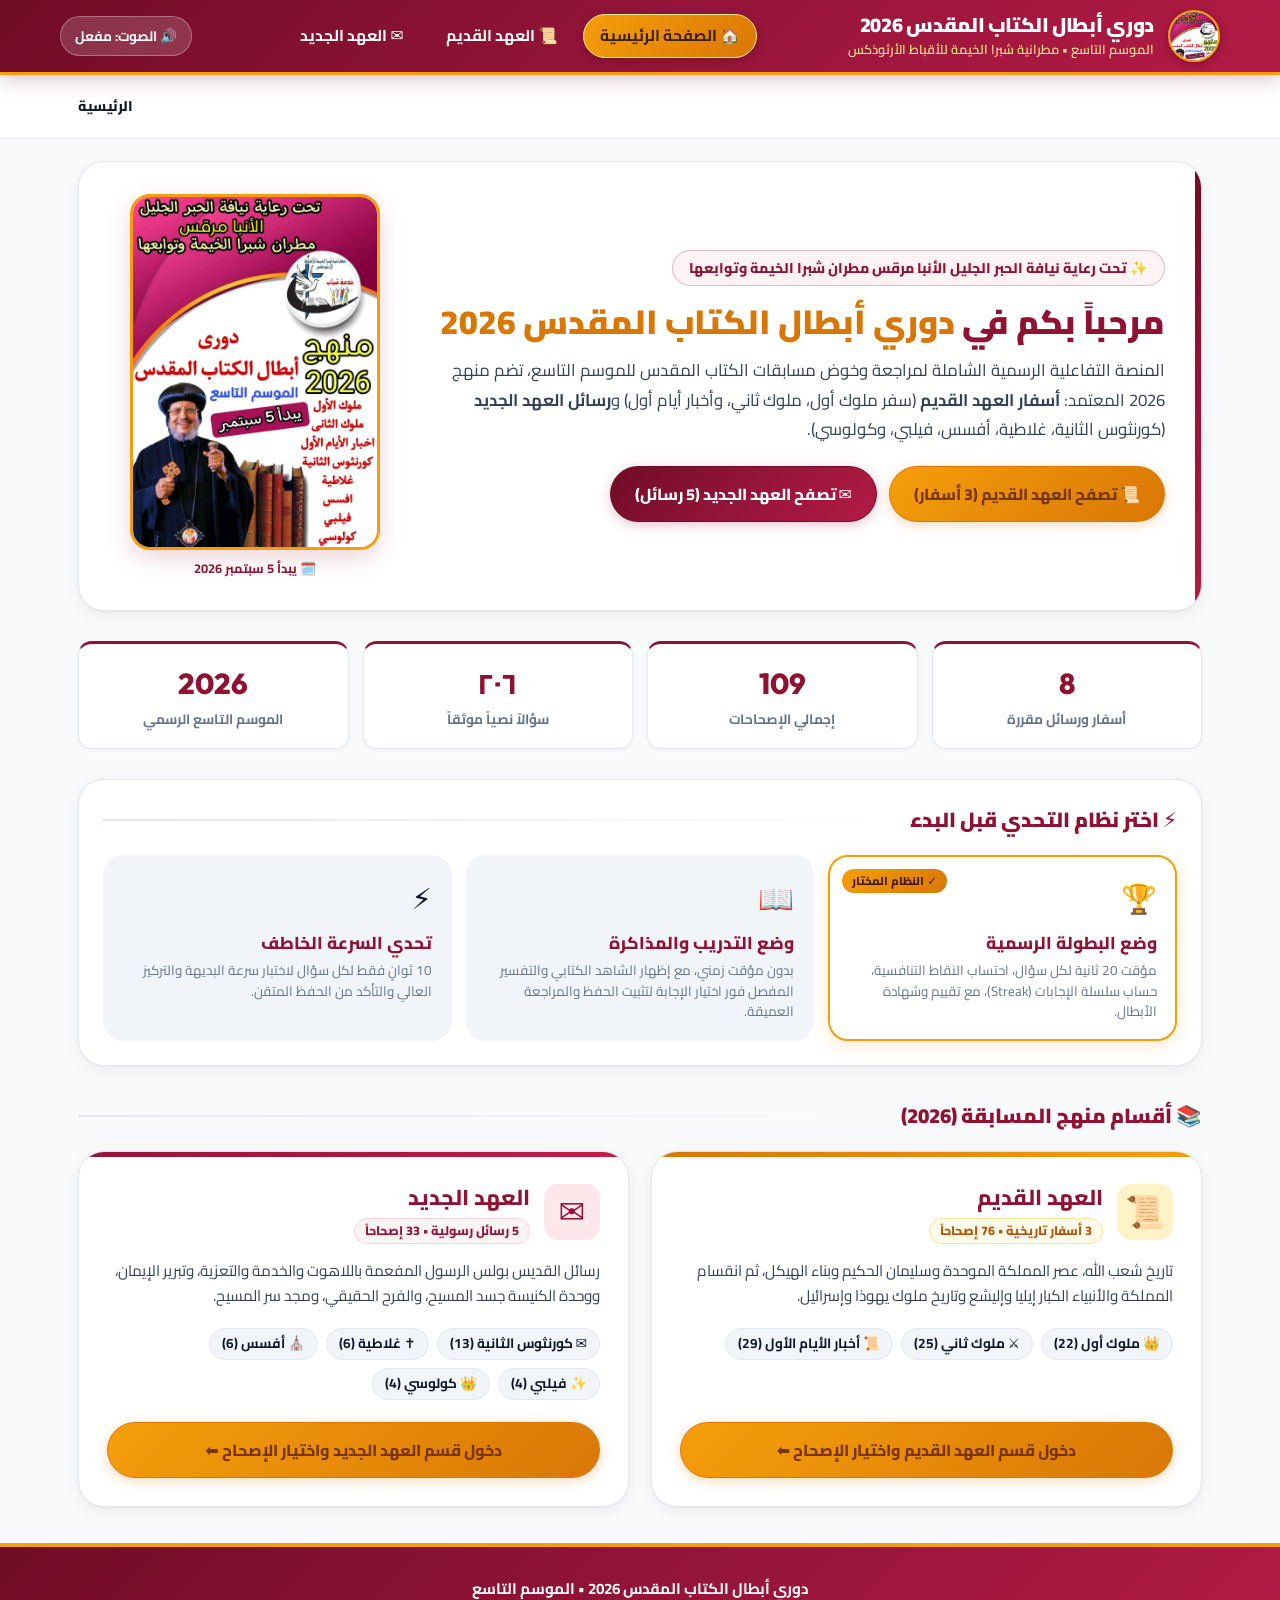
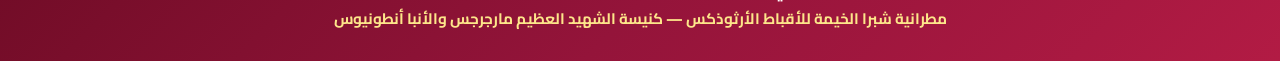
==== index.html @ 941d0e54 "دوري أبطال الكتاب المقدس 2026 - الموسم التاسع" ====
<!DOCTYPE html>
<html lang="ar" dir="rtl">
<head>
  <meta charset="UTF-8">
  <meta name="viewport" content="width=device-width, initial-scale=1.0">
  <meta name="description" content="دوري أبطال الكتاب المقدس 2026 - الموسم التاسع - المنصة التفاعلية لمسابقات واختبارات العهدين القديم والجديد تحت رعاية مطرانية شبرا الخيمة ونيافة الأنبا مرقس">
  <title>دوري أبطال الكتاب المقدس 2026 | الموسم التاسع</title>
  
  <!-- Google Fonts Preconnect & Cairo / Outfit Fonts -->
  <link rel="preconnect" href="https://fonts.googleapis.com">
  <link rel="preconnect" href="https://fonts.gstatic.com" crossorigin>
  <link href="https://fonts.googleapis.com/css2?family=Cairo:wght@400;500;600;700;800;900&family=Outfit:wght@500;600;700;800&display=swap" rel="stylesheet">
  
  <!-- Primary Stylesheet -->
  <link rel="stylesheet" href="style.css">
</head>
<body>

  <!-- Background Confetti Canvas -->
  <canvas id="confetti-canvas"></canvas>

  <!-- Site Header -->
  <header class="site-header">
    <div class="container header-inner">
      
      <!-- Brand Logo and Titles -->
      <div class="brand-group" id="header-brand" title="العودة للصفحة الرئيسية">
        <div class="brand-logo-frame">
          <img src="dawry.jpeg" alt="شعار دوري أبطال الكتاب المقدس 2026" class="brand-logo">
        </div>
        <div class="brand-titles">
          <h1>دوري أبطال الكتاب المقدس 2026</h1>
          <p>الموسم التاسع • مطرانية شبرا الخيمة للأقباط الأرثوذكس</p>
        </div>
      </div>

      <!-- Navigation Menu -->
      <nav class="nav-menu" id="nav-menu" aria-label="التنقل الرئيسي">
        <a class="nav-link active" id="nav-home" data-page="home">
          🏠 الصفحة الرئيسية
        </a>
        <a class="nav-link" id="nav-ot" data-page="ot">
          📜 العهد القديم
        </a>
        <a class="nav-link" id="nav-nt" data-page="nt">
          ✉️ العهد الجديد
        </a>
      </nav>

      <!-- Header Actions -->
      <div class="header-actions">
        <button id="sound-toggle" class="sound-toggle-btn" title="تبديل المؤثرات الصوتية">
          🔊 الصوت: مفعل
        </button>
      </div>

    </div>
  </header>

  <!-- Breadcrumbs & History Back Bar -->
  <div class="history-bar" id="history-bar">
    <div class="container history-bar-inner">
      <button class="btn-back" id="btn-back" title="الرجوع إلى الصفحة السابقة">
        ⬅️ رجوع للصفحة السابقة
      </button>
      <div class="breadcrumbs" id="breadcrumbs">
        <span>🏠 الرئيسية</span>
      </div>
    </div>
  </div>

  <!-- Main Content Container -->
  <main class="container">

    <!-- ====================================================================
         VIEW 1: HOME PAGE
         ==================================================================== -->
    <div id="view-home" class="view-page active">

      <!-- Hero Banner -->
      <section class="hero-section">
        <div class="hero-content">
          <div class="hero-badge">
            ✨ تحت رعاية نيافة الحبر الجليل الأنبا مرقس مطران شبرا الخيمة وتوابعها
          </div>
          <h2 class="hero-title">
            مرحباً بكم في <span>دوري أبطال الكتاب المقدس 2026</span>
          </h2>
          <p class="hero-desc">
            المنصة التفاعلية الرسمية الشاملة لمراجعة وخوض مسابقات الكتاب المقدس للموسم التاسع، تضم منهج 2026 المعتمد: 
            <strong>أسفار العهد القديم</strong> (سفر ملوك أول، ملوك ثاني، وأخبار أيام أول) و<strong>رسائل العهد الجديد</strong> (كورنثوس الثانية، غلاطية، أفسس، فيلبي، وكولوسي).
          </p>
          <div style="display: flex; gap: 12px; flex-wrap: wrap;">
            <button class="btn-gold" id="hero-btn-ot" style="width: auto;" data-page="ot">
              📜 تصفح العهد القديم (3 أسفار)
            </button>
            <button class="btn-red" id="hero-btn-nt" style="width: auto;" data-page="nt">
              ✉️ تصفح العهد الجديد (5 رسائل)
            </button>
          </div>
        </div>

        <!-- Poster Preview Frame -->
        <div class="hero-poster-preview">
          <img src="dawry.jpeg" alt="بوستر دوري أبطال الكتاب المقدس 2026 الرسمي" class="hero-poster-img" id="poster-img-preview" title="انقر لتكبير البوستر">
          <div class="hero-poster-caption">
            🗓️ يبدأ 5 سبتمبر 2026
          </div>
        </div>
      </section>

      <!-- Quick Statistics Strip -->
      <div class="stats-strip">
        <div class="stat-box">
          <span class="stat-num" id="stat-books">8</span>
          <span class="stat-title">أسفار ورسائل مقررة</span>
        </div>
        <div class="stat-box">
          <span class="stat-num" id="stat-chapters">109</span>
          <span class="stat-title">إجمالي الإصحاحات</span>
        </div>
        <div class="stat-box">
          <span class="stat-num" id="stat-questions">1,000+</span>
          <span class="stat-title">سؤالاً نصياً موثقاً</span>
        </div>
        <div class="stat-box">
          <span class="stat-num">2026</span>
          <span class="stat-title">الموسم التاسع الرسمي</span>
        </div>
      </div>

      <!-- Challenge Modes Selection -->
      <section class="modes-section">
        <h3 class="section-headline">⚡ اختر نظام التحدي قبل البدء</h3>
        <div class="modes-grid">
          
          <div class="mode-card active" data-mode="championship" id="mode-championship">
            <div class="mode-icon">🏆</div>
            <div class="mode-name">وضع البطولة الرسمية</div>
            <div class="mode-desc">
              مؤقت 20 ثانية لكل سؤال، احتساب النقاط التنافسية، حساب سلسلة الإجابات (Streak)، مع تقييم وشهادة الأبطال.
            </div>
          </div>

          <div class="mode-card" data-mode="practice" id="mode-practice">
            <div class="mode-icon">📖</div>
            <div class="mode-name">وضع التدريب والمذاكرة</div>
            <div class="mode-desc">
              بدون مؤقت زمني، مع إظهار الشاهد الكتابي والتفسير المفصل فور اختيار الإجابة لتثبيت الحفظ والمراجعة العميقة.
            </div>
          </div>

          <div class="mode-card" data-mode="speed" id="mode-speed">
            <div class="mode-icon">⚡</div>
            <div class="mode-name">تحدي السرعة الخاطف</div>
            <div class="mode-desc">
              10 ثوانٍ فقط لكل سؤال لاختبار سرعة البديهة والتركيز العالي والتأكد من الحفظ المتقن.
            </div>
          </div>

        </div>
      </section>

      <!-- Portals: Old and New Testament Portals -->
      <section class="portals-section">
        <h3 class="section-headline">📚 أقسام منهج المسابقة (2026)</h3>
        <div class="portals-grid">
          
          <!-- Old Testament Portal -->
          <div class="portal-card ot-portal">
            <div>
              <div class="portal-header">
                <div class="portal-icon">📜</div>
                <div class="portal-title">
                  <h3>العهد القديم</h3>
                  <span class="portal-badge">3 أسفار تاريخية • 76 إصحاحاً</span>
                </div>
              </div>
              <p class="portal-desc">
                تاريخ شعب الله، عصر المملكة الموحدة وسليمان الحكيم وبناء الهيكل، ثم انقسام المملكة والأنبياء الكبار إيليا وإليشع وتاريخ ملوك يهوذا وإسرائيل.
              </p>
              <div class="portal-books-list">
                <span class="portal-book-pill">👑 ملوك أول (22)</span>
                <span class="portal-book-pill">⚔️ ملوك ثاني (25)</span>
                <span class="portal-book-pill">📜 أخبار الأيام الأول (29)</span>
              </div>
            </div>
            <button class="btn-gold" data-page="ot">
              دخول قسم العهد القديم واختيار الإصحاح ⬅️
            </button>
          </div>

          <!-- New Testament Portal -->
          <div class="portal-card nt-portal">
            <div>
              <div class="portal-header">
                <div class="portal-icon">✉️</div>
                <div class="portal-title">
                  <h3>العهد الجديد</h3>
                  <span class="portal-badge">5 رسائل رسولية • 33 إصحاحاً</span>
                </div>
              </div>
              <p class="portal-desc">
                رسائل القديس بولس الرسول المفعمة باللاهوت والخدمة والتعزية، وتبرير الإيمان، ووحدة الكنيسة جسد المسيح، والفرح الحقيقي، ومجد سر المسيح.
              </p>
              <div class="portal-books-list">
                <span class="portal-book-pill">✉️ كورنثوس الثانية (13)</span>
                <span class="portal-book-pill">✝️ غلاطية (6)</span>
                <span class="portal-book-pill">⛪ أفسس (6)</span>
                <span class="portal-book-pill">✨ فيلبي (4)</span>
                <span class="portal-book-pill">👑 كولوسي (4)</span>
              </div>
            </div>
            <button class="btn-gold" data-page="nt">
              دخول قسم العهد الجديد واختيار الإصحاح ⬅️
            </button>
          </div>

        </div>
      </section>

    </div>

    <!-- ====================================================================
         VIEW 2: OLD TESTAMENT PAGE
         ==================================================================== -->
    <div id="view-ot" class="view-page" style="display: none;">
      
      <div class="testament-page-header">
        <div class="page-header-info">
          <h2>📜 قسم العهد القديم (3 أسفار تاريخية)</h2>
          <p>اختر السفر والإصحاح الذي ترغب في بدء اختباره مباشرة:</p>
        </div>
        <div>
          <button class="btn-back" data-page="home">
            ⬅️ العودة للرئيسية
          </button>
        </div>
      </div>

      <div class="books-grid" id="ot-books-list">
        <!-- Filled dynamically by app.js -->
      </div>

    </div>

    <!-- ====================================================================
         VIEW 3: NEW TESTAMENT PAGE
         ==================================================================== -->
    <div id="view-nt" class="view-page" style="display: none;">
      
      <div class="testament-page-header">
        <div class="page-header-info">
          <h2>✉️ قسم العهد الجديد (5 رسائل بولس الرسول)</h2>
          <p>اختر الرسالة والإصحاح الذي ترغب في بدء اختباره مباشرة:</p>
        </div>
        <div>
          <button class="btn-back" data-page="home">
            ⬅️ العودة للرئيسية
          </button>
        </div>
      </div>

      <div class="books-grid" id="nt-books-list">
        <!-- Filled dynamically by app.js -->
      </div>

    </div>

    <!-- ====================================================================
         VIEW 4: QUIZ ARENA (ACTIVE QUIZ)
         ==================================================================== -->
    <div id="view-quiz" class="quiz-arena">
      
      <!-- Quiz Header Topbar -->
      <div class="quiz-topbar">
        <div class="quiz-context">
          <span class="quiz-badge" id="quiz-badge">🏆 وضع البطولة</span>
          <span class="quiz-chapter-tag" id="quiz-chapter-tag">كورنثوس الثانية - الإصحاح 1</span>
        </div>
        <div class="quiz-meta">
          <div class="streak-pill" title="سلسلة الإجابات الصحيحة المتتالية">
            🔥 <span id="streak-val">0</span>
          </div>
          <div class="timer-pill" id="timer-pill" title="الوقت المتبقي">
            ⏱️ <span id="timer-val">20</span>ث
          </div>
        </div>
      </div>

      <!-- Live Progress Bar -->
      <div class="progress-container">
        <div class="progress-fill" id="progress-fill"></div>
      </div>

      <!-- Question Counter & Text -->
      <div class="question-count-text" id="question-count">السؤال 1 من 10</div>
      <div class="question-text" id="question-text">
        جاري تحميل نص السؤال...
      </div>

      <!-- 4 Multiple Choice Options -->
      <div class="options-grid" id="options-grid">
        <!-- Dynamically rendered -->
      </div>

      <!-- Biblical Reference / Explanation Box -->
      <div class="explanation-box" id="explanation-box">
        <div class="explanation-header">
          <span>📖</span> الشاهد الكتابي والشرح:
        </div>
        <div class="explanation-text" id="explanation-text"></div>
      </div>

      <!-- Controls -->
      <div class="quiz-controls">
        <button class="btn-secondary" id="btn-quit">
          ✕ إنهاء الاختبار والرجوع
        </button>
        <button class="btn-action" id="btn-next" disabled>
          السؤال التالي ⬅️
        </button>
      </div>

    </div>

    <!-- ====================================================================
         VIEW 5: RESULTS & SCORECARD
         ==================================================================== -->
    <div id="view-results" class="results-card">
      
      <div class="trophy-glow" id="res-trophy">🏆</div>
      <h2 class="results-title" id="res-title">مبارك! لقد أتممت الاختبار</h2>
      <p class="results-subtitle" id="res-subtitle">إليك ملخص أداءك ونتيجتك في هذا الإصحاح</p>

      <!-- Big Score Banner -->
      <div class="score-big-pill">
        <span class="score-num" id="res-score">0</span>
        <span class="score-max" id="res-max"> / 0</span>
      </div>

      <!-- Metrics Grid -->
      <div class="results-grid">
        <div class="result-box correct">
          <div class="result-box-num" id="res-correct">0</div>
          <div class="result-box-lbl">إجابات صحيحة</div>
        </div>
        <div class="result-box wrong">
          <div class="result-box-num" id="res-wrong">0</div>
          <div class="result-box-lbl">إجابات خاطئة</div>
        </div>
        <div class="result-box accuracy">
          <div class="result-box-num" id="res-accuracy">0%</div>
          <div class="result-box-lbl">نسبة الدقة</div>
        </div>
      </div>

      <!-- Actions -->
      <div class="results-actions">
        <button class="btn-action" id="btn-restart">
          🔄 إعادة الاختبار
        </button>
        <button class="btn-secondary" id="btn-choose-other">
          📖 اختيار إصحاح آخر
        </button>
        <button class="btn-secondary" id="btn-res-home">
          🏠 العودة للرئيسية
        </button>
      </div>

      <!-- Detailed Review List -->
      <div class="review-section">
        <h3 class="section-headline">🔍 مراجعة جميع الأسئلة والشواهد الكتابية</h3>
        <div id="review-list">
          <!-- Filled by app.js -->
        </div>
      </div>

    </div>

  </main>

  <!-- Site Footer -->
  <footer class="site-footer">
    <div class="container">
      <p>دوري أبطال الكتاب المقدس 2026 • الموسم التاسع</p>
      <p class="footer-credits">
        مطرانية شبرا الخيمة للأقباط الأرثوذكس — كنيسة الشهيد العظيم مارجرجس والأنبا أنطونيوس
      </p>
    </div>
  </footer>

  <!-- Unified Data & Application Scripts -->
  <script src="data_all.js" charset="UTF-8"></script>
  <script src="app.js" charset="UTF-8"></script>
</body>
</html>
---- style.css ----
/* ==========================================================================
   دوري أبطال الكتاب المقدس 2026 - DAWRY EL ABTAL OFFICIAL STYLESHEET
   الهوية البصرية الرسمية:
   - خلفية بيضاء نقية ومريحة للعين (White Theme)
   - هيدر وفوتر وشرائط بدرجة اللون الأحمر الملكي الخاصة بالبوستر الرسمي
   - أزرار تفاعلية بلون ذهبي أبطال ملكي فخم
   - هيدر تصفح طبيعي متكامل (الرئيسية - العهد القديم - العهد الجديد)
   - دعم كامل للرجوع (History Back) والتجاوب التام مع الموبايل والكمبيوتر
   ========================================================================== */

@import url('https://fonts.googleapis.com/css2?family=Cairo:wght@400;500;600;700;800;900&family=Outfit:wght@500;600;700;800&display=swap');

:root {
  /* Signature Palette - Official Poster Colors */
  --poster-red-dark: #6e0c25;
  --poster-red: #8f1233;
  --poster-red-light: #ad1940;
  --poster-red-vivid: #c41c48;
  --poster-red-gradient: linear-gradient(135deg, #700c26 0%, #94143a 50%, #b21b44 100%);
  --poster-red-glow: rgba(148, 20, 58, 0.22);

  /* Championship Gold Palette */
  --gold-primary: #d97706;
  --gold-vivid: #f59e0b;
  --gold-light: #fbbf24;
  --gold-pale: #fef3c7;
  --gold-gradient: linear-gradient(135deg, #f59e0b 0%, #d97706 100%);
  --gold-gradient-hover: linear-gradient(135deg, #fbbf24 0%, #f59e0b 100%);
  --gold-glow: rgba(245, 158, 11, 0.35);
  --gold-text: #78350f;
  --gold-border: #f59e0b;

  /* Clean White Theme Backgrounds */
  --bg-page: #f8fafc;
  --bg-white: #ffffff;
  --bg-subtle: #f1f5f9;
  --bg-card: #ffffff;
  --bg-card-hover: #fffdfa;

  /* Typography Colors */
  --text-main: #0f172a;
  --text-body: #334155;
  --text-muted: #64748b;
  --text-light: #94a3b8;
  --text-on-red: #ffffff;

  /* Borders & Dividers */
  --border-subtle: #e2e8f0;
  --border-medium: #cbd5e1;
  --border-red: rgba(148, 20, 58, 0.25);
  --border-gold-light: rgba(245, 158, 11, 0.35);

  /* Status Colors */
  --color-success: #15803d;
  --color-success-bg: #dcfce7;
  --color-success-border: #86efac;
  --color-wrong: #b91c1c;
  --color-wrong-bg: #fee2e2;
  --color-wrong-border: #fca5a5;

  /* Typography */
  --font-arabic: 'Cairo', system-ui, -apple-system, sans-serif;
  --font-num: 'Outfit', 'Cairo', sans-serif;

  /* Radius & Shadows */
  --radius-sm: 8px;
  --radius-md: 14px;
  --radius-lg: 20px;
  --radius-xl: 26px;
  --radius-pill: 50px;
  --shadow-sm: 0 2px 6px rgba(0, 0, 0, 0.04);
  --shadow-card: 0 4px 18px rgba(15, 23, 42, 0.06), 0 1px 3px rgba(15, 23, 42, 0.04);
  --shadow-card-hover: 0 10px 28px rgba(148, 20, 58, 0.12), 0 2px 6px rgba(0, 0, 0, 0.04);
  --shadow-gold: 0 4px 16px rgba(217, 119, 6, 0.32);
  --shadow-header: 0 4px 20px rgba(110, 12, 37, 0.25);
  --transition: all 0.24s cubic-bezier(0.4, 0, 0.2, 1);
}

/* Reset & Global Base */
* {
  margin: 0;
  padding: 0;
  box-sizing: border-box;
  -webkit-tap-highlight-color: transparent;
}

html {
  font-family: var(--font-arabic);
  direction: rtl;
  scroll-behavior: smooth;
  background-color: var(--bg-page);
  color: var(--text-main);
  font-size: 16px;
}

body {
  min-height: 100vh;
  background-color: var(--bg-page);
  color: var(--text-main);
  display: flex;
  flex-direction: column;
  overflow-x: hidden;
  line-height: 1.6;
}

/* Container */
.container {
  width: 100%;
  max-width: 1160px;
  margin: 0 auto;
  padding: 0 18px;
}

/* ==========================================================================
   HEADER & NAVIGATION
   ========================================================================== */
.site-header {
  background: var(--poster-red-gradient);
  color: var(--text-on-red);
  position: sticky;
  top: 0;
  z-index: 1000;
  box-shadow: var(--shadow-header);
  border-bottom: 3.5px solid var(--gold-vivid);
}

.header-inner {
  display: flex;
  align-items: center;
  justify-content: space-between;
  padding: 10px 0;
  gap: 16px;
}

/* Brand Group */
.brand-group {
  display: flex;
  align-items: center;
  gap: 14px;
  text-decoration: none;
  color: #fff;
  cursor: pointer;
  transition: var(--transition);
}

.brand-group:hover {
  opacity: 0.95;
  transform: translateY(-1px);
}

.brand-logo-frame {
  width: 52px;
  height: 52px;
  border-radius: 50%;
  border: 2.5px solid var(--gold-vivid);
  overflow: hidden;
  box-shadow: 0 2px 8px rgba(0, 0, 0, 0.3);
  background: #fff;
  display: flex;
  align-items: center;
  justify-content: center;
  flex-shrink: 0;
}

.brand-logo {
  width: 100%;
  height: 100%;
  object-fit: cover;
  object-position: top center;
}

.brand-titles h1 {
  font-size: 1.25rem;
  font-weight: 900;
  line-height: 1.25;
  color: #ffffff;
  letter-spacing: -0.3px;
}

.brand-titles p {
  font-size: 0.8rem;
  font-weight: 600;
  color: #fde68a;
  margin-top: 2px;
}

/* Navigation Menu */
.nav-menu {
  display: flex;
  align-items: center;
  gap: 8px;
}

.nav-link {
  color: #ffffff;
  text-decoration: none;
  font-weight: 700;
  font-size: 0.98rem;
  padding: 8px 16px;
  border-radius: var(--radius-pill);
  transition: var(--transition);
  display: inline-flex;
  align-items: center;
  gap: 6px;
  cursor: pointer;
  border: 1.5px solid transparent;
}

.nav-link:hover {
  background: rgba(255, 255, 255, 0.15);
  color: #fff;
  transform: translateY(-1px);
}

.nav-link.active {
  background: var(--gold-gradient);
  color: #3b1e08;
  border-color: #fef08a;
  box-shadow: 0 2px 10px rgba(0, 0, 0, 0.2);
}

/* Header Utilities */
.header-actions {
  display: flex;
  align-items: center;
  gap: 10px;
}

.sound-toggle-btn {
  background: rgba(255, 255, 255, 0.16);
  border: 1.5px solid rgba(255, 255, 255, 0.3);
  color: #fff;
  font-family: var(--font-arabic);
  font-size: 0.85rem;
  font-weight: 700;
  padding: 6px 14px;
  border-radius: var(--radius-pill);
  cursor: pointer;
  transition: var(--transition);
  display: inline-flex;
  align-items: center;
  gap: 5px;
}

.sound-toggle-btn:hover {
  background: rgba(255, 255, 255, 0.28);
  border-color: #fff;
}

/* Mobile Nav Toggle */
.mobile-nav-toggle {
  display: none;
  background: transparent;
  border: none;
  color: #fff;
  font-size: 1.6rem;
  cursor: pointer;
  padding: 4px;
}

/* ==========================================================================
   NAVIGATION BAR / BREADCRUMB & HISTORY BACK BAR
   ========================================================================== */
.history-bar {
  background: #ffffff;
  border-bottom: 1px solid var(--border-subtle);
  padding: 10px 0;
  box-shadow: 0 2px 8px rgba(0, 0, 0, 0.02);
}

.history-bar-inner {
  display: flex;
  align-items: center;
  justify-content: space-between;
  flex-wrap: wrap;
  gap: 12px;
}

.btn-back {
  background: var(--gold-gradient);
  color: var(--gold-text);
  border: 1px solid #d97706;
  font-family: var(--font-arabic);
  font-size: 0.92rem;
  font-weight: 800;
  padding: 7px 18px;
  border-radius: var(--radius-pill);
  cursor: pointer;
  transition: var(--transition);
  display: inline-flex;
  align-items: center;
  gap: 8px;
  box-shadow: 0 2px 8px rgba(217, 119, 6, 0.25);
}

.btn-back:hover {
  background: var(--gold-gradient-hover);
  transform: translateX(3px);
  box-shadow: var(--shadow-gold);
}

.btn-back:active {
  transform: translateY(1px);
}

.breadcrumbs {
  font-size: 0.88rem;
  font-weight: 600;
  color: var(--text-muted);
  display: flex;
  align-items: center;
  gap: 8px;
}

.breadcrumbs a {
  color: var(--poster-red);
  text-decoration: none;
  cursor: pointer;
  font-weight: 700;
}

.breadcrumbs a:hover {
  text-decoration: underline;
}

.breadcrumbs-current {
  color: var(--text-main);
  font-weight: 800;
}

/* ==========================================================================
   HERO BANNER & HOME INTRO
   ========================================================================== */
.hero-section {
  background: #ffffff;
  border-radius: var(--radius-xl);
  margin: 22px 0 30px;
  padding: 32px 36px;
  border: 1px solid var(--border-subtle);
  box-shadow: var(--shadow-card);
  position: relative;
  overflow: hidden;
  display: grid;
  grid-template-columns: 1fr 280px;
  gap: 30px;
  align-items: center;
}

.hero-section::before {
  content: '';
  position: absolute;
  top: 0;
  right: 0;
  width: 6px;
  height: 100%;
  background: var(--poster-red-gradient);
}

.hero-badge {
  display: inline-flex;
  align-items: center;
  gap: 8px;
  background: #fdf2f4;
  color: var(--poster-red);
  border: 1px solid var(--border-red);
  padding: 6px 16px;
  border-radius: var(--radius-pill);
  font-size: 0.88rem;
  font-weight: 800;
  margin-bottom: 14px;
}

.hero-title {
  font-size: 2.1rem;
  font-weight: 900;
  color: var(--poster-red);
  line-height: 1.3;
  margin-bottom: 12px;
}

.hero-title span {
  color: #d97706;
  position: relative;
}

.hero-desc {
  font-size: 1.05rem;
  color: var(--text-body);
  line-height: 1.75;
  margin-bottom: 22px;
}

.hero-poster-preview {
  display: flex;
  flex-direction: column;
  align-items: center;
  justify-content: center;
  text-align: center;
}

.hero-poster-img {
  width: 100%;
  max-width: 250px;
  border-radius: var(--radius-lg);
  box-shadow: 0 8px 24px rgba(148, 20, 58, 0.18);
  border: 3px solid var(--gold-vivid);
  cursor: pointer;
  transition: var(--transition);
}

.hero-poster-img:hover {
  transform: scale(1.02);
  box-shadow: 0 12px 30px rgba(148, 20, 58, 0.28);
}

.hero-poster-caption {
  font-size: 0.8rem;
  font-weight: 700;
  color: var(--poster-red);
  margin-top: 8px;
}

/* Stats Bar */
.stats-strip {
  display: grid;
  grid-template-columns: repeat(4, 1fr);
  gap: 14px;
  margin-bottom: 30px;
}

.stat-box {
  background: #ffffff;
  border: 1px solid var(--border-subtle);
  border-radius: var(--radius-md);
  padding: 16px 14px;
  text-align: center;
  box-shadow: var(--shadow-sm);
  transition: var(--transition);
  border-top: 3px solid var(--poster-red);
}

.stat-box:hover {
  transform: translateY(-3px);
  box-shadow: var(--shadow-card-hover);
  border-top-color: var(--gold-vivid);
}

.stat-num {
  font-family: var(--font-num);
  font-size: 1.8rem;
  font-weight: 800;
  color: var(--poster-red);
  display: block;
}

.stat-title {
  font-size: 0.85rem;
  font-weight: 700;
  color: var(--text-muted);
}

/* ==========================================================================
   MAJOR TESTAMENT PORTAL CARDS (HOME PAGE)
   ========================================================================== */
.portals-grid {
  display: grid;
  grid-template-columns: repeat(2, 1fr);
  gap: 22px;
  margin-bottom: 36px;
}

.portal-card {
  background: #ffffff;
  border: 1.5px solid var(--border-subtle);
  border-radius: var(--radius-xl);
  padding: 28px;
  box-shadow: var(--shadow-card);
  transition: var(--transition);
  display: flex;
  flex-direction: column;
  justify-content: space-between;
  position: relative;
  overflow: hidden;
}

.portal-card::before {
  content: '';
  position: absolute;
  top: 0;
  left: 0;
  right: 0;
  height: 5px;
}

.portal-card.ot-portal::before {
  background: linear-gradient(90deg, #d97706, #f59e0b);
}

.portal-card.nt-portal::before {
  background: linear-gradient(90deg, #94143a, #c41c48);
}

.portal-card:hover {
  transform: translateY(-4px);
  box-shadow: var(--shadow-card-hover);
  border-color: var(--gold-vivid);
}

.portal-header {
  display: flex;
  align-items: center;
  gap: 14px;
  margin-bottom: 14px;
}

.portal-icon {
  width: 56px;
  height: 56px;
  border-radius: var(--radius-md);
  display: flex;
  align-items: center;
  justify-content: center;
  font-size: 2rem;
  flex-shrink: 0;
}

.ot-portal .portal-icon {
  background: #fef3c7;
  color: #b45309;
}

.nt-portal .portal-icon {
  background: #fce7eb;
  color: #94143a;
}

.portal-title h3 {
  font-size: 1.35rem;
  font-weight: 800;
  color: var(--poster-red);
}

.portal-badge {
  display: inline-block;
  font-size: 0.78rem;
  font-weight: 800;
  padding: 2px 10px;
  border-radius: var(--radius-pill);
  margin-top: 4px;
}

.ot-portal .portal-badge {
  background: #fffbeb;
  color: #b45309;
  border: 1px solid #fde68a;
}

.nt-portal .portal-badge {
  background: #fdf2f4;
  color: #94143a;
  border: 1px solid #fbcfe8;
}

.portal-desc {
  font-size: 0.95rem;
  color: var(--text-body);
  line-height: 1.65;
  margin-bottom: 20px;
}

.portal-books-list {
  display: flex;
  flex-wrap: wrap;
  gap: 8px;
  margin-bottom: 22px;
}

.portal-book-pill {
  background: var(--bg-subtle);
  border: 1px solid var(--border-subtle);
  padding: 4px 12px;
  border-radius: var(--radius-pill);
  font-size: 0.85rem;
  font-weight: 700;
  color: var(--text-main);
}

/* ==========================================================================
   BUTTONS (GOLD THEME & VARIANTS)
   ========================================================================== */
.btn-gold {
  background: var(--gold-gradient);
  color: var(--gold-text);
  border: 1.5px solid #d97706;
  font-family: var(--font-arabic);
  font-size: 1rem;
  font-weight: 800;
  padding: 12px 24px;
  border-radius: var(--radius-pill);
  cursor: pointer;
  transition: var(--transition);
  display: inline-flex;
  align-items: center;
  justify-content: center;
  gap: 10px;
  text-decoration: none;
  box-shadow: 0 3px 12px rgba(217, 119, 6, 0.28);
  width: 100%;
  text-align: center;
}

.btn-gold:hover {
  background: var(--gold-gradient-hover);
  box-shadow: var(--shadow-gold);
  transform: translateY(-2px);
  color: #451a03;
}

.btn-gold:active {
  transform: translateY(1px);
}

.btn-red {
  background: var(--poster-red-gradient);
  color: #ffffff;
  border: 1px solid #6e0c25;
  font-family: var(--font-arabic);
  font-size: 1rem;
  font-weight: 800;
  padding: 12px 24px;
  border-radius: var(--radius-pill);
  cursor: pointer;
  transition: var(--transition);
  display: inline-flex;
  align-items: center;
  justify-content: center;
  gap: 10px;
  text-decoration: none;
  box-shadow: 0 3px 12px rgba(148, 20, 58, 0.25);
}

.btn-red:hover {
  opacity: 0.95;
  transform: translateY(-2px);
  box-shadow: 0 6px 20px rgba(148, 20, 58, 0.35);
}

.btn-outline {
  background: #ffffff;
  color: var(--text-main);
  border: 1.5px solid var(--border-medium);
  font-family: var(--font-arabic);
  font-size: 0.95rem;
  font-weight: 700;
  padding: 10px 20px;
  border-radius: var(--radius-pill);
  cursor: pointer;
  transition: var(--transition);
  display: inline-flex;
  align-items: center;
  justify-content: center;
  gap: 8px;
}

.btn-outline:hover {
  border-color: var(--poster-red);
  color: var(--poster-red);
  background: #fdf2f4;
}

/* ==========================================================================
   MODE SELECTOR (CHAMPIONSHIP / PRACTICE / SPEED)
   ========================================================================== */
.modes-section {
  background: #ffffff;
  border: 1px solid var(--border-subtle);
  border-radius: var(--radius-xl);
  padding: 24px;
  margin-bottom: 34px;
  box-shadow: var(--shadow-card);
}

.section-headline {
  font-size: 1.28rem;
  font-weight: 900;
  color: var(--poster-red);
  margin-bottom: 18px;
  display: flex;
  align-items: center;
  gap: 10px;
}

.section-headline::after {
  content: '';
  flex: 1;
  height: 2px;
  background: linear-gradient(to left, transparent, var(--border-subtle));
}

.modes-grid {
  display: grid;
  grid-template-columns: repeat(3, 1fr);
  gap: 14px;
}

.mode-card {
  background: var(--bg-subtle);
  border: 2px solid transparent;
  border-radius: var(--radius-lg);
  padding: 18px;
  cursor: pointer;
  transition: var(--transition);
  position: relative;
  text-align: right;
}

.mode-card:hover {
  background: #ffffff;
  border-color: var(--gold-vivid);
  transform: translateY(-2px);
  box-shadow: var(--shadow-sm);
}

.mode-card.active {
  background: #ffffff;
  border-color: var(--gold-vivid);
  box-shadow: 0 4px 18px rgba(245, 158, 11, 0.22);
}

.mode-card.active::before {
  content: '✓ النظام المختار';
  position: absolute;
  top: 12px;
  left: 12px;
  background: var(--gold-gradient);
  color: #451a03;
  font-size: 0.72rem;
  font-weight: 800;
  padding: 3px 10px;
  border-radius: var(--radius-pill);
}

.mode-icon {
  font-size: 1.8rem;
  margin-bottom: 8px;
}

.mode-name {
  font-size: 1.08rem;
  font-weight: 800;
  color: var(--poster-red);
  margin-bottom: 4px;
}

.mode-desc {
  font-size: 0.84rem;
  color: var(--text-muted);
  line-height: 1.5;
}

/* ==========================================================================
   DEDICATED TESTAMENT PAGES & BOOKS GRID
   ========================================================================== */
.testament-page-header {
  background: #ffffff;
  border: 1px solid var(--border-subtle);
  border-radius: var(--radius-xl);
  padding: 28px;
  margin: 22px 0 28px;
  box-shadow: var(--shadow-card);
  display: flex;
  align-items: center;
  justify-content: space-between;
  flex-wrap: wrap;
  gap: 18px;
}

.page-header-info h2 {
  font-size: 1.7rem;
  font-weight: 900;
  color: var(--poster-red);
  display: flex;
  align-items: center;
  gap: 10px;
}

.page-header-info p {
  color: var(--text-muted);
  font-size: 0.96rem;
  margin-top: 4px;
}

.books-grid {
  display: grid;
  grid-template-columns: repeat(auto-fill, minmax(340px, 1fr));
  gap: 24px;
  margin-bottom: 40px;
}

.book-card {
  background: #ffffff;
  border: 1.5px solid var(--border-subtle);
  border-radius: var(--radius-xl);
  padding: 24px;
  box-shadow: var(--shadow-card);
  transition: var(--transition);
  display: flex;
  flex-direction: column;
}

.book-card:hover {
  transform: translateY(-3px);
  box-shadow: var(--shadow-card-hover);
  border-color: var(--poster-red-light);
}

.book-header {
  display: flex;
  align-items: flex-start;
  gap: 14px;
  margin-bottom: 14px;
  padding-bottom: 12px;
  border-bottom: 1px solid var(--border-subtle);
}

.book-icon {
  font-size: 2.2rem;
  width: 52px;
  height: 52px;
  background: #fdf2f4;
  border-radius: var(--radius-md);
  display: flex;
  align-items: center;
  justify-content: center;
  flex-shrink: 0;
  border: 1px solid var(--border-red);
}

.book-title-info h3 {
  font-size: 1.25rem;
  font-weight: 900;
  color: var(--poster-red);
}

.book-badge {
  display: inline-block;
  font-size: 0.78rem;
  font-weight: 700;
  padding: 3px 10px;
  border-radius: var(--radius-pill);
  margin-top: 4px;
}

.book-badge.ot {
  background: #fffbeb;
  color: #b45309;
  border: 1px solid #fde68a;
}

.book-badge.nt {
  background: #fdf2f4;
  color: #94143a;
  border: 1px solid #fbcfe8;
}

.book-desc {
  font-size: 0.9rem;
  color: var(--text-body);
  line-height: 1.6;
  margin-bottom: 18px;
  flex-grow: 1;
}

.chapters-selector-wrap {
  margin-top: auto;
}

.chapters-title {
  font-size: 0.84rem;
  font-weight: 800;
  color: var(--text-muted);
  margin-bottom: 10px;
  display: flex;
  align-items: center;
  justify-content: space-between;
}

.chapters-chips {
  display: flex;
  flex-wrap: wrap;
  gap: 6px;
  max-height: 170px;
  overflow-y: auto;
  padding: 4px;
  border-radius: var(--radius-sm);
  background: var(--bg-subtle);
}

.chapter-btn {
  background: #ffffff;
  border: 1.5px solid var(--border-medium);
  color: var(--text-main);
  font-family: var(--font-num);
  font-weight: 800;
  font-size: 0.95rem;
  width: 38px;
  height: 38px;
  border-radius: var(--radius-sm);
  cursor: pointer;
  transition: var(--transition);
  display: flex;
  align-items: center;
  justify-content: center;
  box-shadow: 0 1px 3px rgba(0, 0, 0, 0.04);
}

.chapter-btn:hover {
  background: var(--gold-gradient);
  color: #3b1e08;
  border-color: var(--gold-border);
  transform: scale(1.1);
  box-shadow: 0 3px 10px rgba(245, 158, 11, 0.35);
  z-index: 2;
}

.chapter-btn:active {
  transform: scale(0.95);
}

/* ==========================================================================
   QUIZ ARENA (INTERACTIVE QUIZ INTERFACE)
   ========================================================================== */
.quiz-arena {
  display: none;
  background: #ffffff;
  border: 1.5px solid var(--border-subtle);
  border-radius: var(--radius-xl);
  padding: 32px 36px;
  margin: 22px 0 36px;
  box-shadow: var(--shadow-card);
  position: relative;
}

.quiz-topbar {
  display: flex;
  align-items: center;
  justify-content: space-between;
  flex-wrap: wrap;
  gap: 14px;
  margin-bottom: 20px;
  padding-bottom: 16px;
  border-bottom: 1px solid var(--border-subtle);
}

.quiz-context {
  display: flex;
  align-items: center;
  gap: 12px;
  flex-wrap: wrap;
}

.quiz-badge {
  background: #fdf2f4;
  color: var(--poster-red);
  border: 1px solid var(--border-red);
  padding: 4px 14px;
  border-radius: var(--radius-pill);
  font-size: 0.85rem;
  font-weight: 800;
}

.quiz-chapter-tag {
  font-size: 1.15rem;
  font-weight: 900;
  color: var(--text-main);
}

.quiz-meta {
  display: flex;
  align-items: center;
  gap: 12px;
}

.streak-pill {
  background: #fffbeb;
  border: 1.5px solid #fde68a;
  color: #b45309;
  font-family: var(--font-num);
  font-weight: 800;
  font-size: 0.95rem;
  padding: 5px 14px;
  border-radius: var(--radius-pill);
  display: flex;
  align-items: center;
  gap: 6px;
}

.timer-pill {
  background: #fdf2f4;
  border: 1.5px solid #fbcfe8;
  color: var(--poster-red);
  font-family: var(--font-num);
  font-weight: 800;
  font-size: 1.1rem;
  padding: 5px 16px;
  border-radius: var(--radius-pill);
  min-width: 80px;
  text-align: center;
}

.timer-pill.urgent {
  background: #fee2e2;
  border-color: #ef4444;
  color: #b91c1c;
  animation: pulseTimer 1s infinite;
}

@keyframes pulseTimer {
  0%, 100% { transform: scale(1); }
  50% { transform: scale(1.06); }
}

/* Progress Bar */
.progress-container {
  width: 100%;
  height: 8px;
  background: var(--bg-subtle);
  border-radius: 10px;
  overflow: hidden;
  margin-bottom: 24px;
}

.progress-fill {
  height: 100%;
  width: 0%;
  background: var(--poster-red-gradient);
  border-radius: 10px;
  transition: width 0.35s ease;
}

/* Question Area */
.question-count-text {
  font-size: 0.92rem;
  font-weight: 800;
  color: var(--gold-primary);
  margin-bottom: 8px;
}

.question-text {
  font-size: 1.35rem;
  font-weight: 800;
  color: var(--text-main);
  line-height: 1.6;
  margin-bottom: 26px;
  min-height: 60px;
}

/* Options Grid */
.options-grid {
  display: grid;
  grid-template-columns: repeat(2, 1fr);
  gap: 14px;
  margin-bottom: 24px;
}

.option-btn {
  background: #ffffff;
  border: 2px solid var(--border-medium);
  border-radius: var(--radius-lg);
  padding: 16px 20px;
  text-align: right;
  font-family: var(--font-arabic);
  font-size: 1.05rem;
  font-weight: 700;
  color: var(--text-main);
  cursor: pointer;
  transition: var(--transition);
  display: flex;
  align-items: center;
  gap: 14px;
  box-shadow: var(--shadow-sm);
  position: relative;
}

.option-letter {
  width: 34px;
  height: 34px;
  border-radius: 50%;
  background: var(--bg-subtle);
  color: var(--poster-red);
  display: flex;
  align-items: center;
  justify-content: center;
  font-weight: 800;
  font-size: 0.95rem;
  flex-shrink: 0;
  border: 1px solid var(--border-subtle);
  transition: var(--transition);
}

.option-btn:hover:not(:disabled) {
  background: #fffdf7;
  border-color: var(--gold-vivid);
  transform: translateY(-2px);
  box-shadow: 0 4px 14px rgba(245, 158, 11, 0.2);
}

.option-btn:hover:not(:disabled) .option-letter {
  background: var(--gold-vivid);
  color: #451a03;
}

/* Option States */
.option-btn.correct {
  background: var(--color-success-bg) !important;
  border-color: var(--color-success) !important;
  color: var(--color-success) !important;
  box-shadow: 0 4px 16px rgba(21, 128, 61, 0.2) !important;
}

.option-btn.correct .option-letter {
  background: var(--color-success);
  color: #fff;
  border-color: var(--color-success);
}

.option-btn.wrong {
  background: var(--color-wrong-bg) !important;
  border-color: var(--color-wrong) !important;
  color: var(--color-wrong) !important;
  box-shadow: 0 4px 16px rgba(185, 28, 28, 0.2) !important;
}

.option-btn.wrong .option-letter {
  background: var(--color-wrong);
  color: #fff;
  border-color: var(--color-wrong);
}

.option-btn:disabled {
  cursor: default;
}

/* Explanation Box */
.explanation-box {
  display: none;
  background: #fdf2f4;
  border: 1.5px solid var(--border-red);
  border-radius: var(--radius-md);
  padding: 16px 20px;
  margin-bottom: 24px;
  animation: fadeIn 0.3s ease;
}

.explanation-header {
  font-size: 0.95rem;
  font-weight: 800;
  color: var(--poster-red);
  margin-bottom: 6px;
  display: flex;
  align-items: center;
  gap: 8px;
}

.explanation-text {
  font-size: 0.98rem;
  color: var(--text-body);
  line-height: 1.6;
}

/* Quiz Controls */
.quiz-controls {
  display: flex;
  align-items: center;
  justify-content: space-between;
  gap: 16px;
  border-top: 1px solid var(--border-subtle);
  padding-top: 20px;
}

.btn-action {
  background: var(--gold-gradient);
  color: var(--gold-text);
  border: 1.5px solid #d97706;
  font-family: var(--font-arabic);
  font-size: 1.05rem;
  font-weight: 800;
  padding: 12px 32px;
  border-radius: var(--radius-pill);
  cursor: pointer;
  transition: var(--transition);
  box-shadow: 0 3px 12px rgba(217, 119, 6, 0.3);
  display: inline-flex;
  align-items: center;
  gap: 8px;
}

.btn-action:hover:not(:disabled) {
  background: var(--gold-gradient-hover);
  transform: translateY(-2px);
  box-shadow: var(--shadow-gold);
}

.btn-action:disabled {
  opacity: 0.45;
  cursor: not-allowed;
  transform: none;
}

.btn-secondary {
  background: #ffffff;
  color: var(--text-muted);
  border: 1.5px solid var(--border-medium);
  font-family: var(--font-arabic);
  font-size: 0.95rem;
  font-weight: 700;
  padding: 11px 22px;
  border-radius: var(--radius-pill);
  cursor: pointer;
  transition: var(--transition);
}

.btn-secondary:hover {
  background: #fdf2f4;
  border-color: var(--poster-red);
  color: var(--poster-red);
}

/* ==========================================================================
   RESULTS CARD (CELEBRATION & REVIEW)
   ========================================================================== */
.results-card {
  display: none;
  background: #ffffff;
  border: 1.5px solid var(--border-subtle);
  border-radius: var(--radius-xl);
  padding: 40px;
  margin: 22px 0 40px;
  box-shadow: var(--shadow-card);
  text-align: center;
}

.trophy-glow {
  font-size: 4.5rem;
  margin-bottom: 12px;
  display: inline-block;
  animation: bounceTrophy 1.5s infinite alternate ease-in-out;
}

@keyframes bounceTrophy {
  from { transform: translateY(0) scale(1); }
  to { transform: translateY(-8px) scale(1.06); }
}

.results-title {
  font-size: 2rem;
  font-weight: 900;
  color: var(--poster-red);
  margin-bottom: 6px;
}

.results-subtitle {
  font-size: 1.05rem;
  color: var(--text-muted);
  margin-bottom: 26px;
}

.score-big-pill {
  display: inline-flex;
  align-items: baseline;
  background: #fffbeb;
  border: 2px solid var(--gold-vivid);
  padding: 10px 32px;
  border-radius: var(--radius-pill);
  margin-bottom: 28px;
  box-shadow: 0 4px 16px rgba(245, 158, 11, 0.25);
}

.score-num {
  font-family: var(--font-num);
  font-size: 2.8rem;
  font-weight: 900;
  color: #b45309;
}

.score-max {
  font-family: var(--font-num);
  font-size: 1.4rem;
  font-weight: 700;
  color: var(--text-muted);
  margin-right: 6px;
}

.results-grid {
  display: grid;
  grid-template-columns: repeat(3, 1fr);
  gap: 16px;
  margin-bottom: 32px;
}

.result-box {
  background: var(--bg-subtle);
  border: 1px solid var(--border-subtle);
  border-radius: var(--radius-lg);
  padding: 18px 14px;
}

.result-box.correct {
  background: #f0fdf4;
  border-color: #bbf7d0;
}

.result-box.wrong {
  background: #fef2f2;
  border-color: #fecaca;
}

.result-box.accuracy {
  background: #fffbeb;
  border-color: #fde68a;
}

.result-box-num {
  font-family: var(--font-num);
  font-size: 2rem;
  font-weight: 900;
  margin-bottom: 4px;
}

.result-box.correct .result-box-num { color: #15803d; }
.result-box.wrong .result-box-num { color: #b91c1c; }
.result-box.accuracy .result-box-num { color: #b45309; }

.result-box-lbl {
  font-size: 0.88rem;
  font-weight: 700;
  color: var(--text-muted);
}

.results-actions {
  display: flex;
  align-items: center;
  justify-content: center;
  gap: 14px;
  flex-wrap: wrap;
  margin-bottom: 36px;
}

/* Review List */
.review-section {
  text-align: right;
  border-top: 1px solid var(--border-subtle);
  padding-top: 30px;
}

.review-item {
  background: #ffffff;
  border: 1px solid var(--border-subtle);
  border-radius: var(--radius-md);
  padding: 18px;
  margin-bottom: 12px;
  box-shadow: var(--shadow-sm);
}

.review-item.is-correct {
  border-right: 5px solid var(--color-success);
}

.review-item.is-wrong {
  border-right: 5px solid var(--color-wrong);
}

.review-q-header {
  display: flex;
  align-items: center;
  justify-content: space-between;
  margin-bottom: 8px;
}

.review-q-num {
  font-weight: 800;
  font-size: 0.95rem;
  color: var(--poster-red);
}

.review-q-title {
  font-size: 1.05rem;
  font-weight: 800;
  color: var(--text-main);
  margin-bottom: 10px;
}

.review-ans-grid {
  font-size: 0.92rem;
  line-height: 1.6;
}

.review-your-ans {
  margin-bottom: 4px;
}

.review-right-ans {
  color: var(--color-success);
  font-weight: 700;
}

.review-ref {
  background: #fdf2f4;
  color: var(--poster-red);
  padding: 4px 10px;
  border-radius: var(--radius-sm);
  display: inline-block;
  font-size: 0.82rem;
  font-weight: 700;
  margin-top: 6px;
}

/* ==========================================================================
   FOOTER
   ========================================================================== */
.site-footer {
  background: var(--poster-red-gradient);
  color: #ffffff;
  padding: 30px 0;
  margin-top: auto;
  border-top: 4px solid var(--gold-vivid);
  text-align: center;
}

.site-footer p {
  font-size: 0.95rem;
  font-weight: 700;
}

.footer-credits {
  font-size: 0.82rem;
  color: #fde68a;
  margin-top: 6px;
}

/* ==========================================================================
   CONFETTI CANVAS
   ========================================================================== */
#confetti-canvas {
  position: fixed;
  top: 0;
  left: 0;
  width: 100vw;
  height: 100vh;
  pointer-events: none;
  z-index: 9999;
}

/* ==========================================================================
   RESPONSIVE DESIGN (MOBILE & TABLET OPTIMIZATION)
   ========================================================================== */
@media (max-width: 992px) {
  .hero-section {
    grid-template-columns: 1fr;
    text-align: center;
    padding: 26px 20px;
  }

  .hero-poster-preview {
    margin-top: 10px;
  }

  .hero-poster-img {
    max-width: 200px;
  }

  .portals-grid {
    grid-template-columns: 1fr;
  }

  .stats-strip {
    grid-template-columns: repeat(2, 1fr);
  }

  .modes-grid {
    grid-template-columns: 1fr;
  }
}

@media (max-width: 768px) {
  html {
    font-size: 15px;
  }

  .header-inner {
    flex-wrap: wrap;
  }

  .brand-titles h1 {
    font-size: 1.1rem;
  }

  .brand-titles p {
    font-size: 0.72rem;
  }

  .nav-menu {
    order: 3;
    width: 100%;
    justify-content: center;
    border-top: 1px solid rgba(255, 255, 255, 0.2);
    padding-top: 10px;
    margin-top: 6px;
  }

  .nav-link {
    padding: 6px 12px;
    font-size: 0.9rem;
  }

  .options-grid {
    grid-template-columns: 1fr;
  }

  .results-grid {
    grid-template-columns: 1fr;
  }

  .books-grid {
    grid-template-columns: 1fr;
  }

  .quiz-arena {
    padding: 20px 16px;
  }

  .results-card {
    padding: 24px 16px;
  }

  .btn-action {
    width: 100%;
  }

  .quiz-controls {
    flex-direction: column-reverse;
  }

  .quiz-controls button {
    width: 100%;
  }
}

/* Animations */
@keyframes fadeIn {
  from { opacity: 0; transform: translateY(6px); }
  to { opacity: 1; transform: translateY(0); }
}
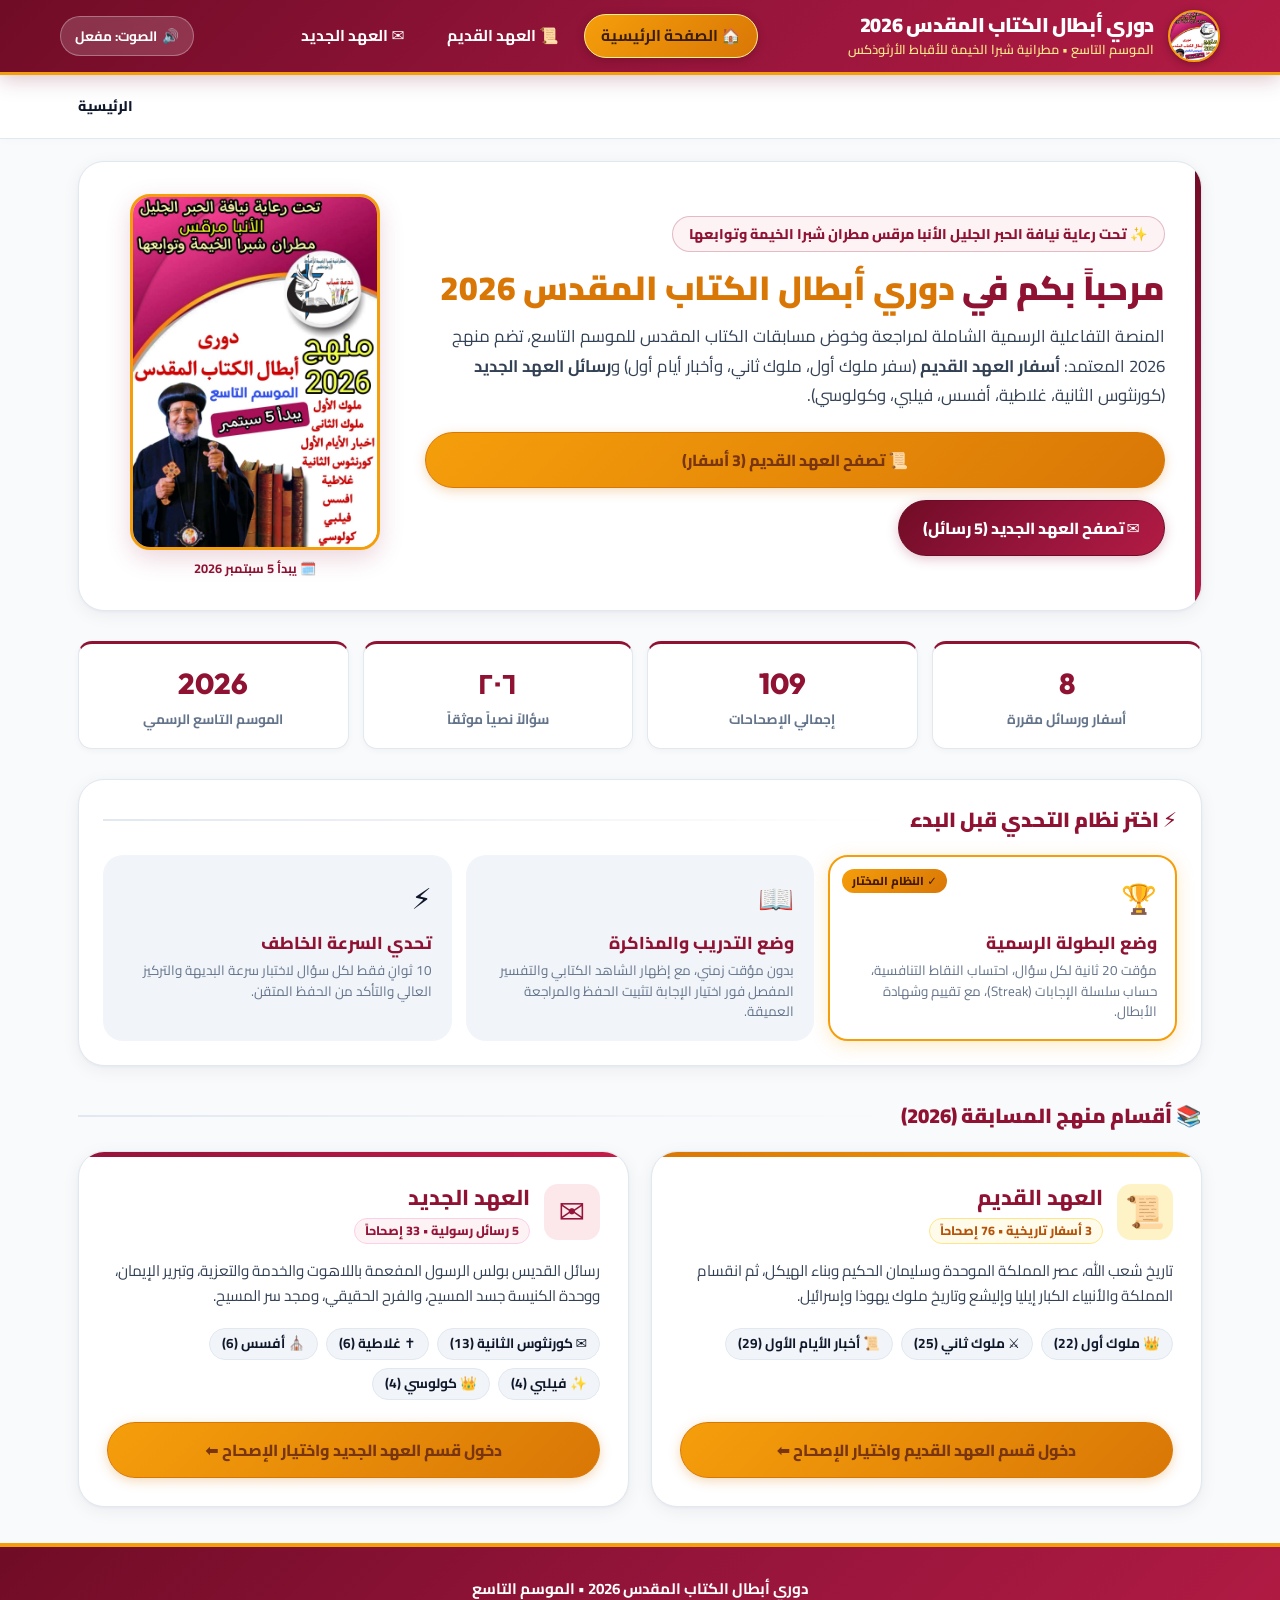
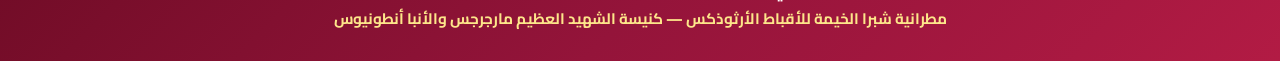
==== commit d5b8cc43: "تحديث واجهة المستخدم وتجربة الموبايل وإصلاح التنقل وقاعدة البيانات" ====
--- a/index.html
+++ b/index.html
@@ -50,7 +50,8 @@
       <!-- Header Actions -->
       <div class="header-actions">
         <button id="sound-toggle" class="sound-toggle-btn" title="تبديل المؤثرات الصوتية">
-          🔊 الصوت: مفعل
+          <span class="sound-icon">🔊</span>
+          <span class="sound-text">الصوت: مفعل</span>
         </button>
       </div>
 
@@ -90,11 +91,11 @@
             المنصة التفاعلية الرسمية الشاملة لمراجعة وخوض مسابقات الكتاب المقدس للموسم التاسع، تضم منهج 2026 المعتمد: 
             <strong>أسفار العهد القديم</strong> (سفر ملوك أول، ملوك ثاني، وأخبار أيام أول) و<strong>رسائل العهد الجديد</strong> (كورنثوس الثانية، غلاطية، أفسس، فيلبي، وكولوسي).
           </p>
-          <div style="display: flex; gap: 12px; flex-wrap: wrap;">
-            <button class="btn-gold" id="hero-btn-ot" style="width: auto;" data-page="ot">
+          <div class="hero-actions">
+            <button class="btn-gold hero-btn" id="hero-btn-ot" data-page="ot">
               📜 تصفح العهد القديم (3 أسفار)
             </button>
-            <button class="btn-red" id="hero-btn-nt" style="width: auto;" data-page="nt">
+            <button class="btn-red hero-btn" id="hero-btn-nt" data-page="nt">
               ✉️ تصفح العهد الجديد (5 رسائل)
             </button>
           </div>
@@ -390,6 +391,22 @@
     </div>
   </footer>
 
+  <!-- Mobile Bottom App Navigation Bar -->
+  <nav class="mobile-bottom-bar" id="mobile-bottom-bar" aria-label="شريط التنقل السفلي للموبايل">
+    <button class="bottom-nav-item active" data-page="home" id="bnav-home">
+      <span class="bnav-icon">🏠</span>
+      <span class="bnav-label">الرئيسية</span>
+    </button>
+    <button class="bottom-nav-item" data-page="ot" id="bnav-ot">
+      <span class="bnav-icon">📜</span>
+      <span class="bnav-label">العهد القديم</span>
+    </button>
+    <button class="bottom-nav-item" data-page="nt" id="bnav-nt">
+      <span class="bnav-icon">✉️</span>
+      <span class="bnav-label">العهد الجديد</span>
+    </button>
+  </nav>
+
   <!-- Unified Data & Application Scripts -->
   <script src="data_all.js" charset="UTF-8"></script>
   <script src="app.js" charset="UTF-8"></script>
--- a/style.css
+++ b/style.css
@@ -390,6 +390,17 @@
   margin-bottom: 22px;
 }
 
+.hero-actions {
+  display: flex;
+  gap: 12px;
+  flex-wrap: wrap;
+}
+
+.hero-btn {
+  width: auto;
+  min-width: 200px;
+}
+
 .hero-poster-preview {
   display: flex;
   flex-direction: column;
@@ -886,14 +897,15 @@
 }
 
 .chapters-chips {
-  display: flex;
-  flex-wrap: wrap;
-  gap: 6px;
-  max-height: 170px;
+  display: grid;
+  grid-template-columns: repeat(auto-fill, minmax(46px, 1fr));
+  gap: 8px;
+  max-height: 220px;
   overflow-y: auto;
-  padding: 4px;
-  border-radius: var(--radius-sm);
+  padding: 8px;
+  border-radius: var(--radius-md);
   background: var(--bg-subtle);
+  border: 1px solid var(--border-subtle);
 }
 
 .chapter-btn {
@@ -902,9 +914,10 @@
   color: var(--text-main);
   font-family: var(--font-num);
   font-weight: 800;
-  font-size: 0.95rem;
-  width: 38px;
-  height: 38px;
+  font-size: 1rem;
+  width: 100%;
+  height: 44px;
+  min-height: 44px;
   border-radius: var(--radius-sm);
   cursor: pointer;
   transition: var(--transition);
@@ -912,19 +925,20 @@
   align-items: center;
   justify-content: center;
   box-shadow: 0 1px 3px rgba(0, 0, 0, 0.04);
-}
-
-.chapter-btn:hover {
+  position: relative;
+}
+
+.chapter-btn:hover:not(:disabled) {
   background: var(--gold-gradient);
   color: #3b1e08;
   border-color: var(--gold-border);
-  transform: scale(1.1);
-  box-shadow: 0 3px 10px rgba(245, 158, 11, 0.35);
+  transform: translateY(-2px);
+  box-shadow: 0 4px 12px rgba(245, 158, 11, 0.38);
   z-index: 2;
 }
 
-.chapter-btn:active {
-  transform: scale(0.95);
+.chapter-btn:active:not(:disabled) {
+  transform: scale(0.96);
 }
 
 /* ==========================================================================
@@ -1452,98 +1466,652 @@
 }
 
 /* ==========================================================================
-   RESPONSIVE DESIGN (MOBILE & TABLET OPTIMIZATION)
+   MOBILE BOTTOM APP NAVIGATION BAR
+   ========================================================================== */
+.mobile-bottom-bar {
+  display: none;
+  position: fixed;
+  bottom: 0;
+  left: 0;
+  right: 0;
+  height: 62px;
+  background: rgba(255, 255, 255, 0.98);
+  border-top: 1.5px solid var(--border-subtle);
+  box-shadow: 0 -4px 20px rgba(0, 0, 0, 0.08);
+  z-index: 999;
+  justify-content: space-around;
+  align-items: center;
+  padding: 0 8px;
+  backdrop-filter: blur(12px);
+  -webkit-backdrop-filter: blur(12px);
+}
+
+.bottom-nav-item {
+  flex: 1;
+  display: flex;
+  flex-direction: column;
+  align-items: center;
+  justify-content: center;
+  gap: 3px;
+  background: transparent;
+  border: none;
+  color: var(--text-muted);
+  font-family: var(--font-arabic);
+  font-size: 0.74rem;
+  font-weight: 700;
+  padding: 6px 4px;
+  border-radius: var(--radius-md);
+  cursor: pointer;
+  transition: var(--transition);
+  position: relative;
+  text-decoration: none;
+}
+
+.bottom-nav-item .bnav-icon {
+  font-size: 1.25rem;
+  line-height: 1;
+  transition: transform 0.2s ease;
+}
+
+.bottom-nav-item.active {
+  color: var(--poster-red);
+}
+
+.bottom-nav-item.active .bnav-icon {
+  transform: translateY(-2px);
+}
+
+.bottom-nav-item.active::after {
+  content: '';
+  position: absolute;
+  top: 0;
+  width: 28px;
+  height: 3px;
+  background: var(--gold-gradient);
+  border-radius: var(--radius-pill);
+}
+
+.bottom-nav-item:active {
+  transform: scale(0.94);
+}
+
+/* ==========================================================================
+   RESPONSIVE DESIGN (TABLETS & MEDIUM SCREENS <= 992px)
    ========================================================================== */
 @media (max-width: 992px) {
   .hero-section {
-    grid-template-columns: 1fr;
-    text-align: center;
-    padding: 26px 20px;
-  }
-
-  .hero-poster-preview {
-    margin-top: 10px;
+    grid-template-columns: 1fr 220px;
+    padding: 26px 24px;
+    gap: 20px;
+  }
+
+  .hero-title {
+    font-size: 1.8rem;
   }
 
   .hero-poster-img {
-    max-width: 200px;
+    max-width: 210px;
   }
 
   .portals-grid {
     grid-template-columns: 1fr;
+    gap: 18px;
   }
 
   .stats-strip {
     grid-template-columns: repeat(2, 1fr);
+    gap: 12px;
   }
 
   .modes-grid {
     grid-template-columns: 1fr;
-  }
-}
-
+    gap: 12px;
+  }
+}
+
+/* ==========================================================================
+   RESPONSIVE DESIGN (SMARTPHONES & MOBILE DEVICES <= 768px)
+   ========================================================================== */
 @media (max-width: 768px) {
   html {
     font-size: 15px;
   }
 
+  body {
+    padding-bottom: 70px; /* Offset for sticky bottom nav */
+  }
+
+  /* Full screen focus during quiz */
+  body.quiz-active {
+    padding-bottom: 12px;
+  }
+
+  body.quiz-active .mobile-bottom-bar {
+    display: none !important;
+  }
+
+  /* Show Bottom App Bar */
+  .mobile-bottom-bar {
+    display: flex;
+  }
+
+  /* Compact Sleek Sticky Header */
+  .site-header {
+    border-bottom-width: 2.5px;
+  }
+
   .header-inner {
-    flex-wrap: wrap;
+    padding: 6px 0;
+    gap: 10px;
+  }
+
+  .brand-group {
+    gap: 10px;
+  }
+
+  .brand-logo-frame {
+    width: 40px;
+    height: 40px;
+    border-width: 2px;
   }
 
   .brand-titles h1 {
-    font-size: 1.1rem;
+    font-size: 1.05rem;
+    line-height: 1.25;
   }
 
   .brand-titles p {
-    font-size: 0.72rem;
-  }
-
+    font-size: 0.68rem;
+    margin-top: 1px;
+  }
+
+  /* Hide desktop top nav menu on mobile since bottom bar handles it */
   .nav-menu {
-    order: 3;
+    display: none;
+  }
+
+  /* Sound button compact icon pill */
+  .sound-text {
+    display: none;
+  }
+
+  .sound-toggle-btn {
+    width: 38px;
+    height: 38px;
+    padding: 0;
+    justify-content: center;
+    font-size: 1.15rem;
+    border-radius: 50%;
+  }
+
+  /* Sleek Breadcrumbs Bar */
+  .history-bar {
+    padding: 6px 0;
+  }
+
+  .history-bar-inner {
+    gap: 8px;
+    flex-wrap: nowrap;
+  }
+
+  .btn-back {
+    padding: 5px 12px;
+    font-size: 0.8rem;
+    gap: 4px;
+    flex-shrink: 0;
+  }
+
+  .breadcrumbs {
+    font-size: 0.78rem;
+    max-width: 65%;
+    overflow: hidden;
+    text-overflow: ellipsis;
+    white-space: nowrap;
+  }
+
+  /* Hero Section Mobile */
+  .hero-section {
+    grid-template-columns: 1fr;
+    text-align: center;
+    padding: 20px 16px;
+    margin: 14px 0 20px;
+    gap: 18px;
+    border-radius: var(--radius-lg);
+  }
+
+  .hero-badge {
+    font-size: 0.76rem;
+    padding: 4px 12px;
+    margin-bottom: 10px;
+    line-height: 1.4;
+  }
+
+  .hero-title {
+    font-size: 1.45rem;
+    line-height: 1.35;
+    margin-bottom: 10px;
+  }
+
+  .hero-desc {
+    font-size: 0.9rem;
+    line-height: 1.65;
+    margin-bottom: 16px;
+  }
+
+  .hero-actions {
+    flex-direction: column;
+    width: 100%;
+    gap: 10px;
+  }
+
+  .hero-actions button,
+  .hero-btn {
+    width: 100% !important;
+    min-width: unset;
+    padding: 12px 18px;
+    font-size: 0.95rem;
+  }
+
+  .hero-poster-preview {
+    margin-top: 4px;
+  }
+
+  .hero-poster-img {
+    max-width: 175px;
+  }
+
+  .hero-poster-caption {
+    font-size: 0.75rem;
+  }
+
+  /* Stats Strip Mobile */
+  .stats-strip {
+    grid-template-columns: repeat(2, 1fr);
+    gap: 10px;
+    margin-bottom: 24px;
+  }
+
+  .stat-box {
+    padding: 12px 10px;
+    border-radius: var(--radius-md);
+  }
+
+  .stat-num {
+    font-size: 1.5rem;
+  }
+
+  .stat-title {
+    font-size: 0.76rem;
+  }
+
+  /* Modes Section Mobile */
+  .modes-grid {
+    grid-template-columns: 1fr;
+    gap: 10px;
+  }
+
+  .mode-card {
+    padding: 16px 14px;
+    border-radius: var(--radius-md);
+  }
+
+  .mode-icon {
+    font-size: 1.8rem;
+    margin-bottom: 6px;
+  }
+
+  .mode-name {
+    font-size: 1.05rem;
+  }
+
+  .mode-desc {
+    font-size: 0.84rem;
+    line-height: 1.55;
+  }
+
+  /* Portals Section Mobile */
+  .portals-grid {
+    grid-template-columns: 1fr;
+    gap: 14px;
+    margin-bottom: 24px;
+  }
+
+  .portal-card {
+    padding: 20px 16px;
+    border-radius: var(--radius-lg);
+  }
+
+  .portal-header {
+    gap: 12px;
+    margin-bottom: 12px;
+  }
+
+  .portal-icon {
+    width: 46px;
+    height: 46px;
+    font-size: 1.6rem;
+  }
+
+  .portal-title h3 {
+    font-size: 1.22rem;
+  }
+
+  .portal-desc {
+    font-size: 0.88rem;
+    margin-bottom: 14px;
+  }
+
+  .portal-books-list {
+    gap: 6px;
+    margin-bottom: 16px;
+  }
+
+  .portal-book-pill {
+    font-size: 0.78rem;
+    padding: 4px 10px;
+  }
+
+  /* Testament Page Headers */
+  .testament-page-header {
+    flex-direction: column;
+    align-items: flex-start;
+    gap: 12px;
+    padding: 16px 14px;
+    margin-bottom: 18px;
+    border-radius: var(--radius-lg);
+  }
+
+  .testament-page-header h2 {
+    font-size: 1.25rem;
+  }
+
+  .testament-page-header p {
+    font-size: 0.85rem;
+  }
+
+  .testament-page-header button {
     width: 100%;
     justify-content: center;
-    border-top: 1px solid rgba(255, 255, 255, 0.2);
-    padding-top: 10px;
-    margin-top: 6px;
-  }
-
-  .nav-link {
-    padding: 6px 12px;
-    font-size: 0.9rem;
+  }
+
+  /* Books Grid & Cards Mobile */
+  .books-grid {
+    grid-template-columns: 1fr;
+    gap: 16px;
+    margin-bottom: 24px;
+  }
+
+  .book-card {
+    padding: 18px 14px;
+    border-radius: var(--radius-lg);
+  }
+
+  .book-header {
+    gap: 12px;
+    margin-bottom: 12px;
+  }
+
+  .book-icon {
+    width: 46px;
+    height: 46px;
+    font-size: 1.65rem;
+  }
+
+  .book-title-info h3 {
+    font-size: 1.2rem;
+  }
+
+  .book-badge {
+    font-size: 0.74rem;
+  }
+
+  .book-desc {
+    font-size: 0.86rem;
+    line-height: 1.6;
+    margin-bottom: 14px;
+  }
+
+  /* Chapter Chips Grid on Mobile (5 equal columns) */
+  .chapters-chips {
+    grid-template-columns: repeat(5, 1fr);
+    gap: 6px;
+    padding: 6px;
+    max-height: 200px;
+  }
+
+  .chapter-btn {
+    height: 42px;
+    min-height: 42px;
+    font-size: 0.92rem;
+  }
+
+  /* Quiz Arena Mobile */
+  .quiz-arena {
+    padding: 16px 14px;
+    margin: 12px 0 20px;
+    border-radius: var(--radius-lg);
+  }
+
+  .quiz-topbar {
+    gap: 8px;
+    margin-bottom: 14px;
+    padding-bottom: 10px;
+  }
+
+  .quiz-context {
+    gap: 6px;
+  }
+
+  .quiz-badge {
+    font-size: 0.75rem;
+    padding: 2px 10px;
+  }
+
+  .quiz-chapter-tag {
+    font-size: 0.98rem;
+  }
+
+  .quiz-meta {
+    gap: 6px;
+  }
+
+  .streak-pill {
+    padding: 4px 10px;
+    font-size: 0.85rem;
+  }
+
+  .timer-pill {
+    padding: 4px 12px;
+    font-size: 0.95rem;
+    min-width: 65px;
+  }
+
+  .question-count-text {
+    font-size: 0.82rem;
+    margin-bottom: 6px;
+  }
+
+  .question-text {
+    font-size: 1.1rem;
+    line-height: 1.55;
+    margin-bottom: 18px;
+    min-height: unset;
   }
 
   .options-grid {
     grid-template-columns: 1fr;
+    gap: 10px;
+    margin-bottom: 18px;
+  }
+
+  .option-btn {
+    padding: 12px 14px;
+    font-size: 0.98rem;
+    border-radius: var(--radius-md);
+    min-height: 52px;
+    gap: 10px;
+  }
+
+  .option-letter {
+    width: 30px;
+    height: 30px;
+    font-size: 0.88rem;
+  }
+
+  .explanation-box {
+    padding: 12px 14px;
+    font-size: 0.88rem;
+    border-radius: var(--radius-md);
+    margin-bottom: 16px;
+  }
+
+  /* Sticky Quiz Controls for Mobile Thumb Accessibility */
+  .quiz-controls {
+    flex-direction: column-reverse;
+    gap: 10px;
+    position: sticky;
+    bottom: 8px;
+    background: rgba(255, 255, 255, 0.96);
+    backdrop-filter: blur(10px);
+    -webkit-backdrop-filter: blur(10px);
+    padding: 10px 12px;
+    margin-top: 14px;
+    border-radius: var(--radius-md);
+    box-shadow: 0 4px 18px rgba(0, 0, 0, 0.12);
+    border: 1px solid var(--border-subtle);
+    z-index: 50;
+  }
+
+  .quiz-controls button {
+    width: 100%;
+    padding: 12px 14px;
+    font-size: 0.95rem;
+  }
+
+  /* Results Card Mobile */
+  .results-card {
+    padding: 22px 14px;
+    margin: 12px 0 20px;
+    border-radius: var(--radius-lg);
+  }
+
+  .trophy-glow {
+    font-size: 3rem;
+    margin-bottom: 8px;
+  }
+
+  .results-title {
+    font-size: 1.35rem;
+    margin-bottom: 6px;
+  }
+
+  .results-subtitle {
+    font-size: 0.85rem;
+    margin-bottom: 16px;
+  }
+
+  .score-big-pill {
+    padding: 8px 20px;
+    font-size: 1.6rem;
+    margin-bottom: 18px;
+  }
+
+  .results-grid {
+    grid-template-columns: repeat(3, 1fr);
+    gap: 6px;
+    margin-bottom: 20px;
+  }
+
+  .result-box {
+    padding: 10px 4px;
+    border-radius: var(--radius-sm);
+  }
+
+  .result-box-num {
+    font-size: 1.3rem;
+  }
+
+  .result-box-lbl {
+    font-size: 0.68rem;
+  }
+
+  .results-actions {
+    flex-direction: column;
+    gap: 10px;
+    margin-bottom: 22px;
+  }
+
+  .results-actions button {
+    width: 100%;
+    padding: 12px 16px;
+    font-size: 0.95rem;
+  }
+
+  /* Review Section Mobile */
+  .review-item {
+    padding: 14px 12px;
+    border-radius: var(--radius-md);
+    margin-bottom: 10px;
+  }
+
+  .review-q-title {
+    font-size: 0.92rem;
+  }
+
+  .review-detail-row {
+    font-size: 0.82rem;
+  }
+
+  /* Site Footer */
+  .site-footer {
+    padding: 20px 0 24px;
+  }
+}
+
+/* ==========================================================================
+   EXTRA SMALL MOBILE SCREENS (<= 380px)
+   ========================================================================== */
+@media (max-width: 380px) {
+  .container {
+    padding: 0 10px;
+  }
+
+  .brand-titles h1 {
+    font-size: 0.94rem;
+  }
+
+  .brand-titles p {
+    font-size: 0.64rem;
+  }
+
+  .hero-title {
+    font-size: 1.3rem;
+  }
+
+  .chapters-chips {
+    grid-template-columns: repeat(4, 1fr);
   }
 
   .results-grid {
     grid-template-columns: 1fr;
-  }
-
-  .books-grid {
-    grid-template-columns: 1fr;
-  }
-
-  .quiz-arena {
-    padding: 20px 16px;
-  }
-
-  .results-card {
-    padding: 24px 16px;
-  }
-
-  .btn-action {
-    width: 100%;
-  }
-
-  .quiz-controls {
-    flex-direction: column-reverse;
-  }
-
-  .quiz-controls button {
-    width: 100%;
-  }
+    gap: 8px;
+  }
+}
+
+/* Custom Sleek Scrollbar */
+::-webkit-scrollbar {
+  width: 5px;
+  height: 5px;
+}
+::-webkit-scrollbar-track {
+  background: var(--bg-subtle);
+}
+::-webkit-scrollbar-thumb {
+  background: var(--border-medium);
+  border-radius: 4px;
+}
+::-webkit-scrollbar-thumb:hover {
+  background: var(--poster-red);
 }
 
 /* Animations */
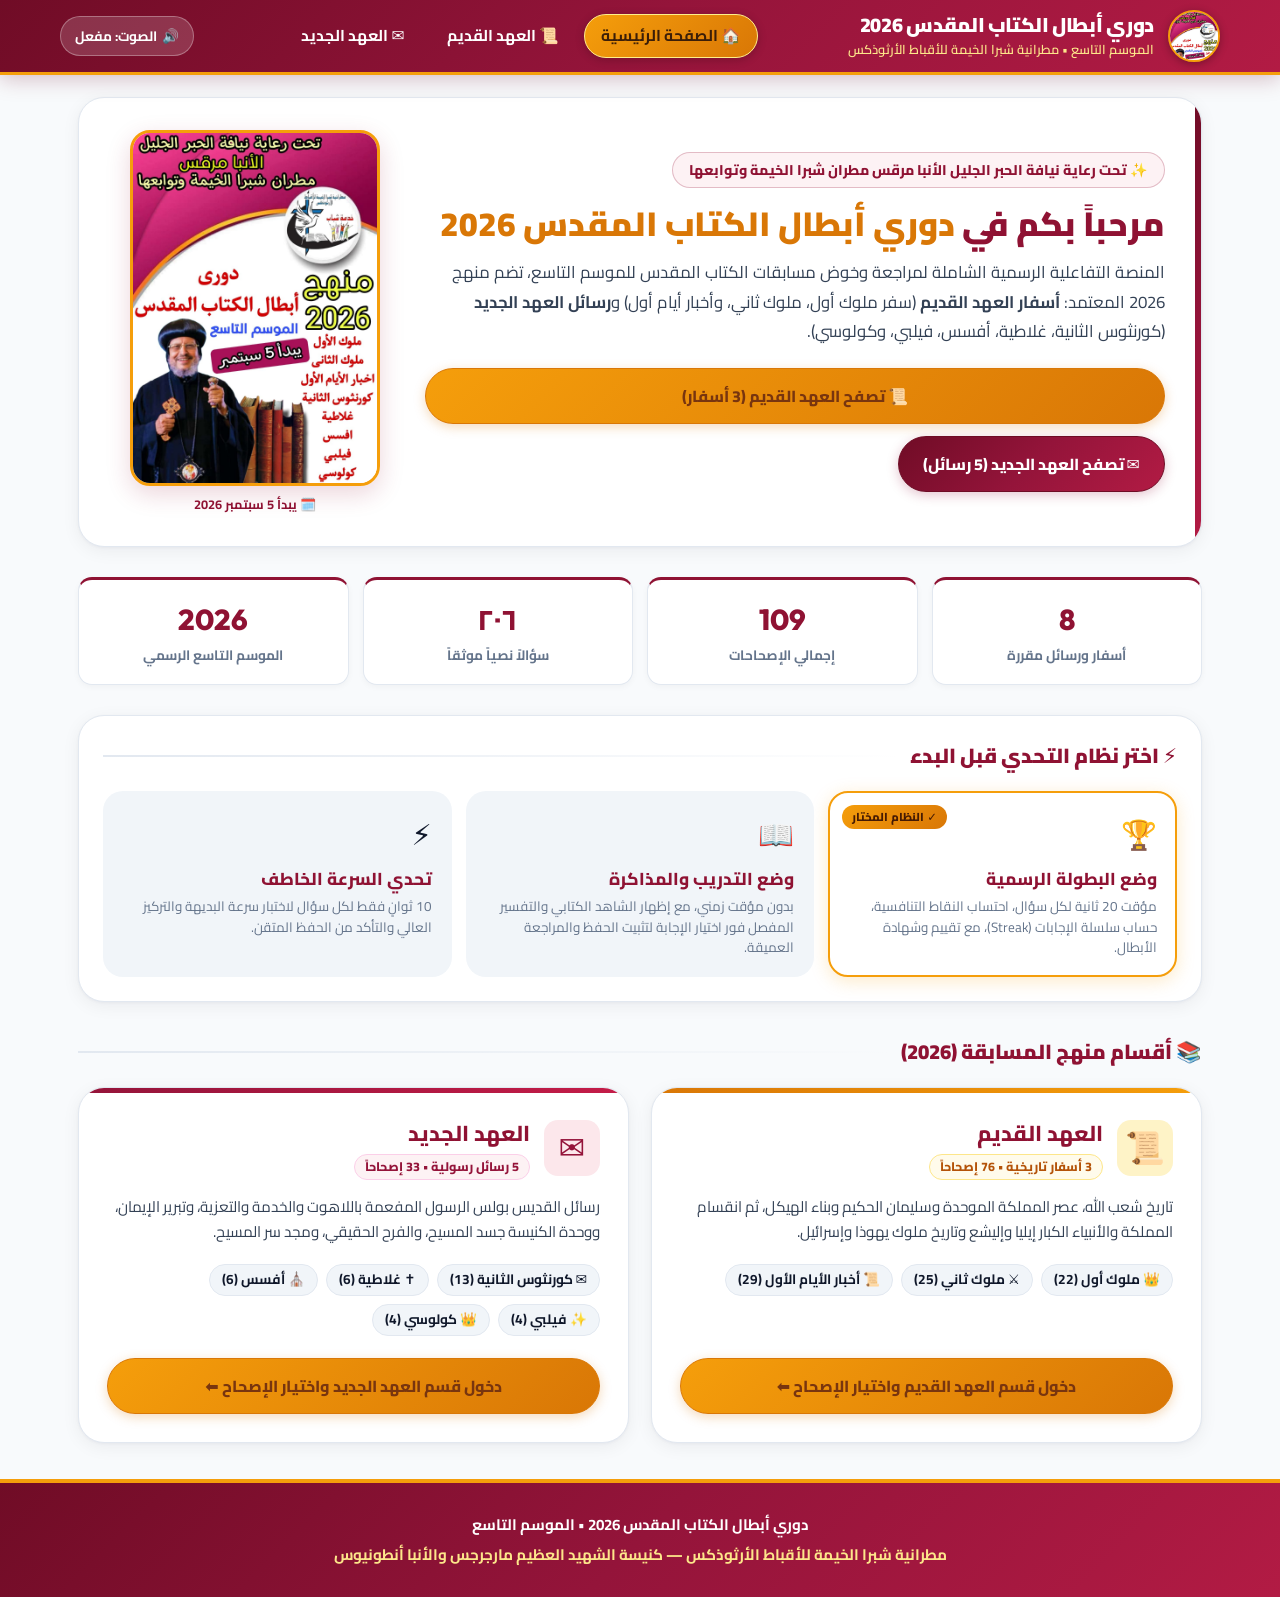
==== commit 795dcace: "إلغاء شريط مسار الرئيسية الزائد وتحديث التنقل وكسر الكاش" ====
--- a/index.html
+++ b/index.html
@@ -12,7 +12,7 @@
   <link href="https://fonts.googleapis.com/css2?family=Cairo:wght@400;500;600;700;800;900&family=Outfit:wght@500;600;700;800&display=swap" rel="stylesheet">
   
   <!-- Primary Stylesheet -->
-  <link rel="stylesheet" href="style.css">
+  <link rel="stylesheet" href="style.css?v=2026.2">
 </head>
 <body>
 
@@ -59,7 +59,7 @@
   </header>
 
   <!-- Breadcrumbs & History Back Bar -->
-  <div class="history-bar" id="history-bar">
+  <div class="history-bar" id="history-bar" style="display: none;">
     <div class="container history-bar-inner">
       <button class="btn-back" id="btn-back" title="الرجوع إلى الصفحة السابقة">
         ⬅️ رجوع للصفحة السابقة
@@ -409,6 +409,6 @@
 
   <!-- Unified Data & Application Scripts -->
   <script src="data_all.js" charset="UTF-8"></script>
-  <script src="app.js" charset="UTF-8"></script>
+  <script src="app.js?v=2026.3" charset="UTF-8"></script>
 </body>
 </html>
--- a/style.css
+++ b/style.css
@@ -1595,53 +1595,91 @@
     display: flex;
   }
 
-  /* Compact Sleek Sticky Header */
+  /* Compact Sleek Sticky Header - Minimal Luxury Design */
   .site-header {
-    border-bottom-width: 2.5px;
+    border-bottom: 2px solid rgba(245, 158, 11, 0.85);
+    box-shadow: 0 4px 18px rgba(110, 12, 37, 0.22);
   }
 
   .header-inner {
-    padding: 6px 0;
-    gap: 10px;
+    display: flex;
+    align-items: center;
+    justify-content: space-between;
+    padding: 8px 0;
+    gap: 12px;
   }
 
   .brand-group {
-    gap: 10px;
+    display: flex;
+    align-items: center;
+    gap: 9px;
+    flex: 1;
+    min-width: 0;
   }
 
   .brand-logo-frame {
-    width: 40px;
-    height: 40px;
-    border-width: 2px;
+    width: 36px;
+    height: 36px;
+    border-radius: 50%;
+    border: 1.8px solid var(--gold-vivid);
+    flex-shrink: 0;
+    box-shadow: 0 2px 6px rgba(0, 0, 0, 0.25);
+  }
+
+  .brand-titles {
+    display: flex;
+    flex-direction: column;
+    justify-content: center;
+    min-width: 0;
   }
 
   .brand-titles h1 {
-    font-size: 1.05rem;
-    line-height: 1.25;
+    font-size: 0.98rem;
+    font-weight: 800;
+    line-height: 1.2;
+    white-space: nowrap;
+    overflow: hidden;
+    text-overflow: ellipsis;
   }
 
   .brand-titles p {
     font-size: 0.68rem;
+    font-weight: 600;
+    color: #fde68a;
+    line-height: 1.2;
     margin-top: 1px;
-  }
-
-  /* Hide desktop top nav menu on mobile since bottom bar handles it */
+    white-space: nowrap;
+    overflow: hidden;
+    text-overflow: ellipsis;
+  }
+
+  /* Hide desktop top nav menu on mobile completely - Bottom Nav handles it */
   .nav-menu {
-    display: none;
-  }
-
-  /* Sound button compact icon pill */
-  .sound-text {
-    display: none;
+    display: none !important;
+  }
+
+  /* Luxury Minimal Sound Toggle Pill */
+  .header-actions {
+    flex-shrink: 0;
   }
 
   .sound-toggle-btn {
-    width: 38px;
-    height: 38px;
+    width: 34px;
+    height: 34px;
     padding: 0;
     justify-content: center;
-    font-size: 1.15rem;
+    align-items: center;
+    font-size: 1rem;
     border-radius: 50%;
+    background: rgba(255, 255, 255, 0.18);
+    border: 1.2px solid rgba(255, 255, 255, 0.35);
+    backdrop-filter: blur(8px);
+    -webkit-backdrop-filter: blur(8px);
+    box-shadow: 0 2px 8px rgba(0, 0, 0, 0.15);
+  }
+
+  .sound-text {
+    display: none !important;
   }
 
   /* Sleek Breadcrumbs Bar */
